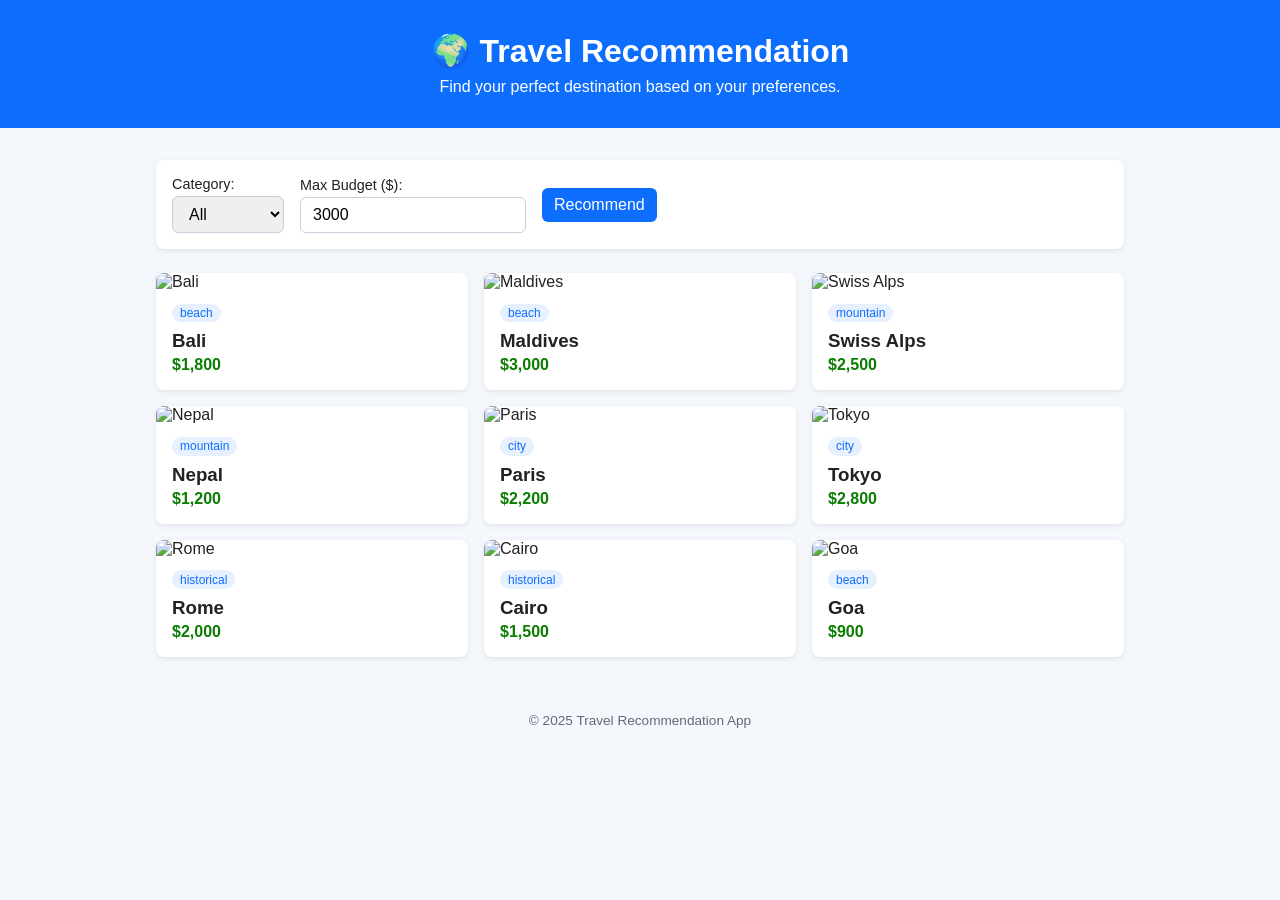
==== index.html @ fe85ff25 "Initial commit - travel-web-app" ====
<!DOCTYPE html>
<html lang="en">
<head>
  <meta charset="UTF-8" />
  <meta name="viewport" content="width=device-width, initial-scale=1.0"/>
  <title>Travel Recommendation App</title>
  <link rel="stylesheet" href="style.css" />
</head>
<body>
  <header>
    <h1>🌍 Travel Recommendation</h1>
    <p>Find your perfect destination based on your preferences.</p>
  </header>

  <main>
    <section class="controls">
      <label>
        Category:
        <select id="category">
          <option value="all">All</option>
          <option value="beach">Beach</option>
          <option value="mountain">Mountain</option>
          <option value="city">City</option>
          <option value="historical">Historical</option>
        </select>
      </label>

      <label>
        Max Budget ($):
        <input type="number" id="budget" value="3000" min="0" step="100" />
      </label>

      <button id="recommendBtn">Recommend</button>
    </section>

    <section id="results" class="results"></section>
  </main>

  <footer>
    <p>&copy; 2025 Travel Recommendation App</p>
  </footer>

  <script src="data.js"></script>
  <script src="script.js"></script>
</body>
</html>
---- style.css ----
* { box-sizing: border-box; margin: 0; padding: 0; }

body {
  font-family: Arial, Helvetica, sans-serif;
  background: #f4f7fb;
  color: #222;
  min-height: 100vh;
}

header {
  background: #0d6efd;
  color: #fff;
  padding: 2rem 1rem;
  text-align: center;
}

header h1 { font-size: 2rem; margin-bottom: .5rem; }

main { max-width: 1000px; margin: 2rem auto; padding: 0 1rem; }

.controls {
  background: #fff;
  padding: 1rem;
  border-radius: 8px;
  box-shadow: 0 2px 6px rgba(0,0,0,.08);
  display: flex;
  flex-wrap: wrap;
  gap: 1rem;
  align-items: center;
  margin-bottom: 1.5rem;
}

.controls label { display: flex; flex-direction: column; font-size: .9rem; gap: .25rem; }

select, input, button {
  padding: .5rem .75rem;
  border-radius: 6px;
  border: 1px solid #ccd;
  font-size: 1rem;
}

button {
  background: #0d6efd;
  color: #fff;
  border: none;
  cursor: pointer;
  transition: background .2s;
}

button:hover { background: #0a58ca; }

.results {
  display: grid;
  grid-template-columns: repeat(auto-fill, minmax(260px, 1fr));
  gap: 1rem;
}

.card {
  background: #fff;
  border-radius: 8px;
  overflow: hidden;
  box-shadow: 0 2px 6px rgba(0,0,0,.08);
  transition: transform .15s;
}

.card:hover { transform: translateY(-3px); }

.card img { width: 100%; height: 160px; object-fit: cover; }

.card-body { padding: .75rem 1rem 1rem; }

.card-body h3 { margin-bottom: .25rem; }

.tag {
  display: inline-block;
  background: #e7f0ff;
  color: #0d6efd;
  font-size: .75rem;
  padding: .15rem .5rem;
  border-radius: 999px;
  margin-bottom: .5rem;
}

.price { font-weight: bold; color: #0a7d00; }

footer {
  text-align: center;
  padding: 1.5rem;
  color: #667;
  font-size: .85rem;
}
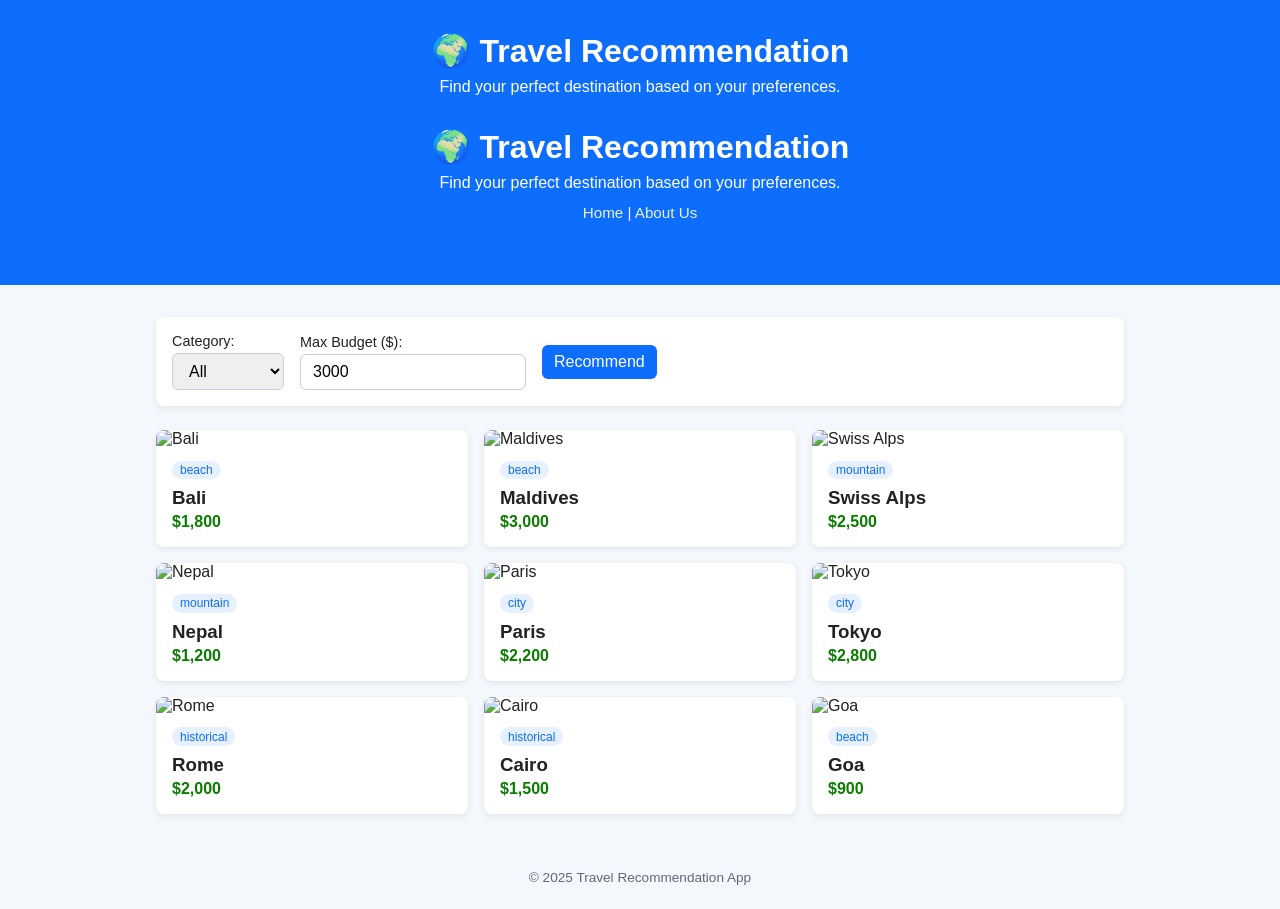
==== commit 9dbc0dd9: "Task 3: Add About Us page with company info and team guidance" ====
--- a/index.html
+++ b/index.html
@@ -10,6 +10,14 @@
   <header>
     <h1>🌍 Travel Recommendation</h1>
     <p>Find your perfect destination based on your preferences.</p>
+    <header>
+  <h1>🌍 Travel Recommendation</h1>
+  <p>Find your perfect destination based on your preferences.</p>
+  <nav class="main-nav">
+    <a href="index.html">Home</a> |
+    <a href="about.html">About Us</a>
+  </nav>
+</header>
   </header>
 
   <main>
--- a/style.css
+++ b/style.css
@@ -88,4 +88,35 @@
   padding: 1.5rem;
   color: #667;
   font-size: .85rem;
+}
+.main-nav {
+  margin-top: .75rem;
+  font-size: .95rem;
+}
+.main-nav a {
+  color: #fff;
+  text-decoration: none;
+  opacity: .9;
+}
+.main-nav a:hover { opacity: 1; text-decoration: underline; }
+
+.back-link { margin-bottom: 1rem; }
+.back-link a { color: #0d6efd; text-decoration: none; }
+.back-link a:hover { text-decoration: underline; }
+
+.about-block {
+  background: #fff;
+  padding: 1.25rem 1.5rem;
+  border-radius: 8px;
+  box-shadow: 0 2px 6px rgba(0,0,0,.08);
+  margin-bottom: 1.25rem;
+}
+.about-block h2 { margin-bottom: .75rem; color: #0d6efd; }
+.about-block p { margin-bottom: .75rem; line-height: 1.5; }
+.about-block ul, .about-block ol { padding-left: 1.25rem; line-height: 1.7; }
+.about-block code {
+  background: #eef1f6;
+  padding: .1rem .35rem;
+  border-radius: 4px;
+  font-size: .9em;
 }
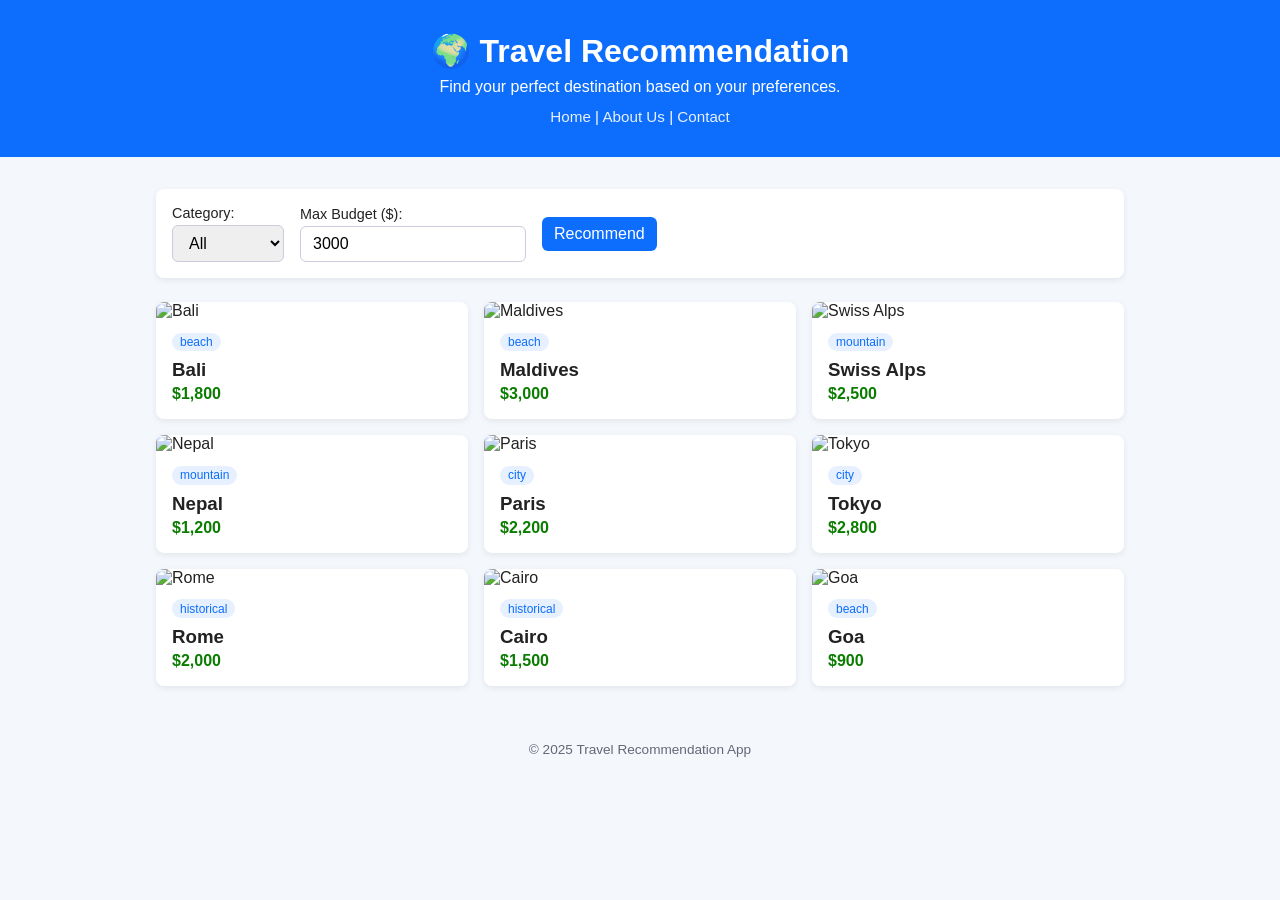
==== commit 3ebb369e: "Task 4: Add Contact Us page with contact info and email form" ====
--- a/index.html
+++ b/index.html
@@ -10,14 +10,11 @@
   <header>
     <h1>🌍 Travel Recommendation</h1>
     <p>Find your perfect destination based on your preferences.</p>
-    <header>
-  <h1>🌍 Travel Recommendation</h1>
-  <p>Find your perfect destination based on your preferences.</p>
-  <nav class="main-nav">
-    <a href="index.html">Home</a> |
-    <a href="about.html">About Us</a>
-  </nav>
-</header>
+    <nav class="main-nav">
+      <a href="index.html">Home</a> |
+      <a href="about.html">About Us</a> |
+      <a href="contact.html">Contact</a>
+    </nav>
   </header>
 
   <main>
--- a/style.css
+++ b/style.css
@@ -119,4 +119,55 @@
   padding: .1rem .35rem;
   border-radius: 4px;
   font-size: .9em;
+}
+/* Contact form */
+.contact-form {
+  display: flex;
+  flex-direction: column;
+  gap: 1rem;
+  max-width: 500px;
+}
+
+.contact-form label {
+  display: flex;
+  flex-direction: column;
+  font-size: .9rem;
+  font-weight: 600;
+  gap: .35rem;
+}
+
+.contact-form input,
+.contact-form textarea {
+  padding: .6rem .75rem;
+  border: 1px solid #ccd;
+  border-radius: 6px;
+  font-size: 1rem;
+  font-family: inherit;
+  resize: vertical;
+}
+
+.contact-form input:focus,
+.contact-form textarea:focus {
+  outline: 2px solid #0d6efd;
+  border-color: #0d6efd;
+}
+
+.contact-form button {
+  align-self: flex-start;
+  padding: .6rem 1.25rem;
+  background: #0d6efd;
+  color: #fff;
+  border: none;
+  border-radius: 6px;
+  font-size: 1rem;
+  cursor: pointer;
+}
+
+.contact-form button:hover { background: #0a58ca; }
+
+.form-status {
+  margin-top: 1rem;
+  font-size: .9rem;
+  color: #0a7d00;
+  font-weight: 600;
 }
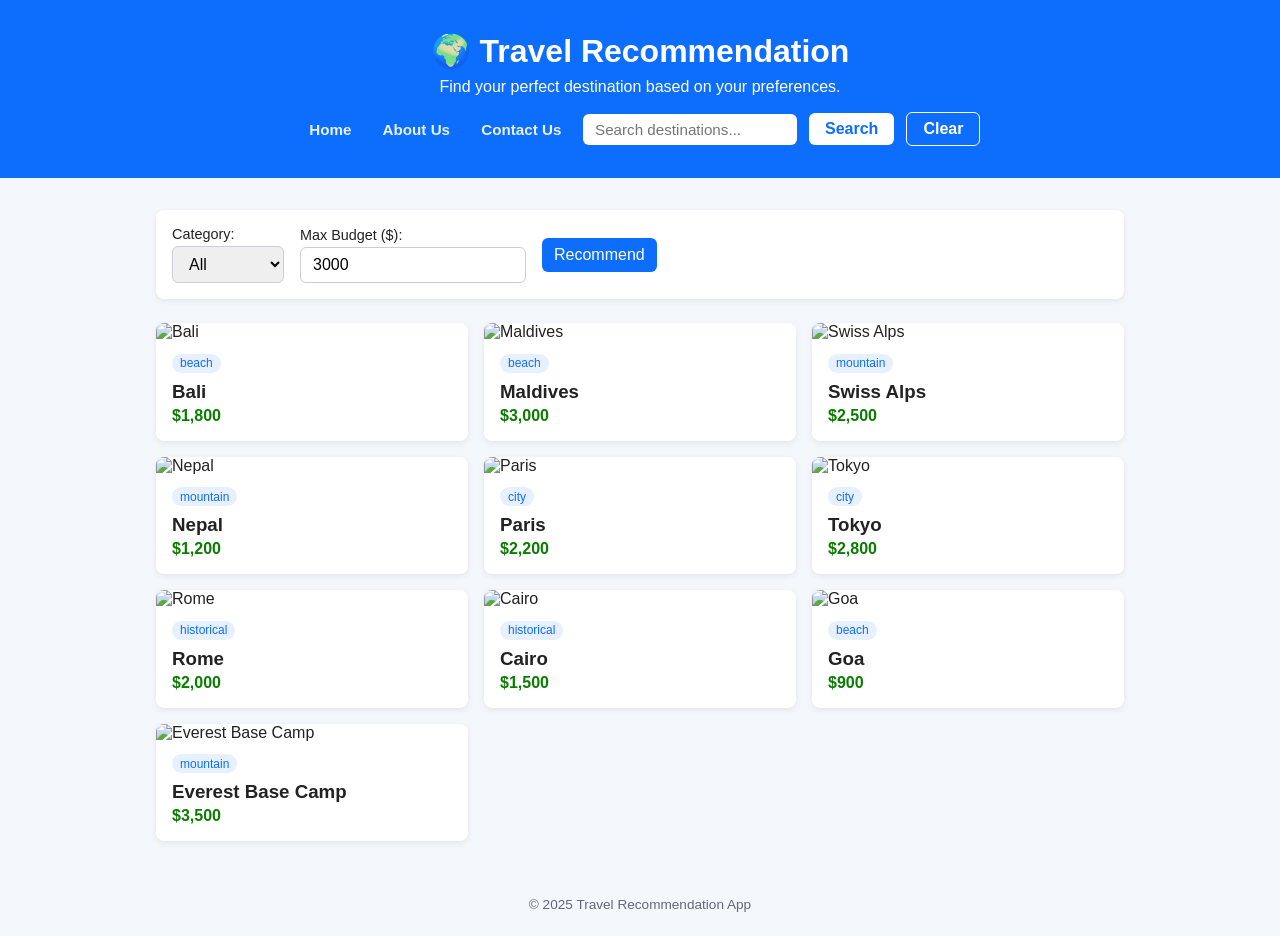
==== commit a855887d: "Task 5: Add nav bar with search bar, Search and Clear buttons" ====
--- a/index.html
+++ b/index.html
@@ -10,10 +10,23 @@
   <header>
     <h1>🌍 Travel Recommendation</h1>
     <p>Find your perfect destination based on your preferences.</p>
+
+    <!-- NAVIGATION BAR WITH 6 ELEMENTS -->
     <nav class="main-nav">
-      <a href="index.html">Home</a> |
-      <a href="about.html">About Us</a> |
-      <a href="contact.html">Contact</a>
+      <a href="index.html" class="nav-link">Home</a>
+      <a href="about.html" class="nav-link">About Us</a>
+      <a href="contact.html" class="nav-link">Contact Us</a>
+
+      <input
+        type="text"
+        id="searchInput"
+        class="nav-search"
+        placeholder="Search destinations..."
+        aria-label="Search destinations"
+      />
+
+      <button id="searchBtn" class="nav-btn">Search</button>
+      <button id="clearBtn"  class="nav-btn nav-btn-clear">Clear</button>
     </nav>
   </header>
 
--- a/style.css
+++ b/style.css
@@ -170,4 +170,62 @@
   font-size: .9rem;
   color: #0a7d00;
   font-weight: 600;
+}
+/* Navigation bar with 6 elements */
+.main-nav {
+  display: flex;
+  flex-wrap: wrap;
+  align-items: center;
+  gap: .75rem;
+  margin-top: 1rem;
+  justify-content: center;
+}
+
+.nav-link {
+  color: #fff;
+  text-decoration: none;
+  font-weight: 600;
+  padding: .4rem .6rem;
+  border-radius: 6px;
+  transition: background .2s;
+}
+
+.nav-link:hover {
+  background: rgba(255,255,255,.15);
+  text-decoration: none;
+}
+
+.nav-search {
+  padding: .45rem .75rem;
+  border: none;
+  border-radius: 6px;
+  font-size: .95rem;
+  min-width: 200px;
+  outline: none;
+}
+
+.nav-btn {
+  padding: .45rem 1rem;
+  background: #ffffff;
+  color: #0d6efd;
+  border: none;
+  border-radius: 6px;
+  font-weight: 600;
+  cursor: pointer;
+  transition: background .2s, color .2s;
+}
+
+.nav-btn:hover {
+  background: #e7f0ff;
+}
+
+.nav-btn-clear {
+  background: transparent;
+  color: #fff;
+  border: 1px solid #fff;
+}
+
+.nav-btn-clear:hover {
+  background: rgba(255,255,255,.15);
+  color: #fff;
 }
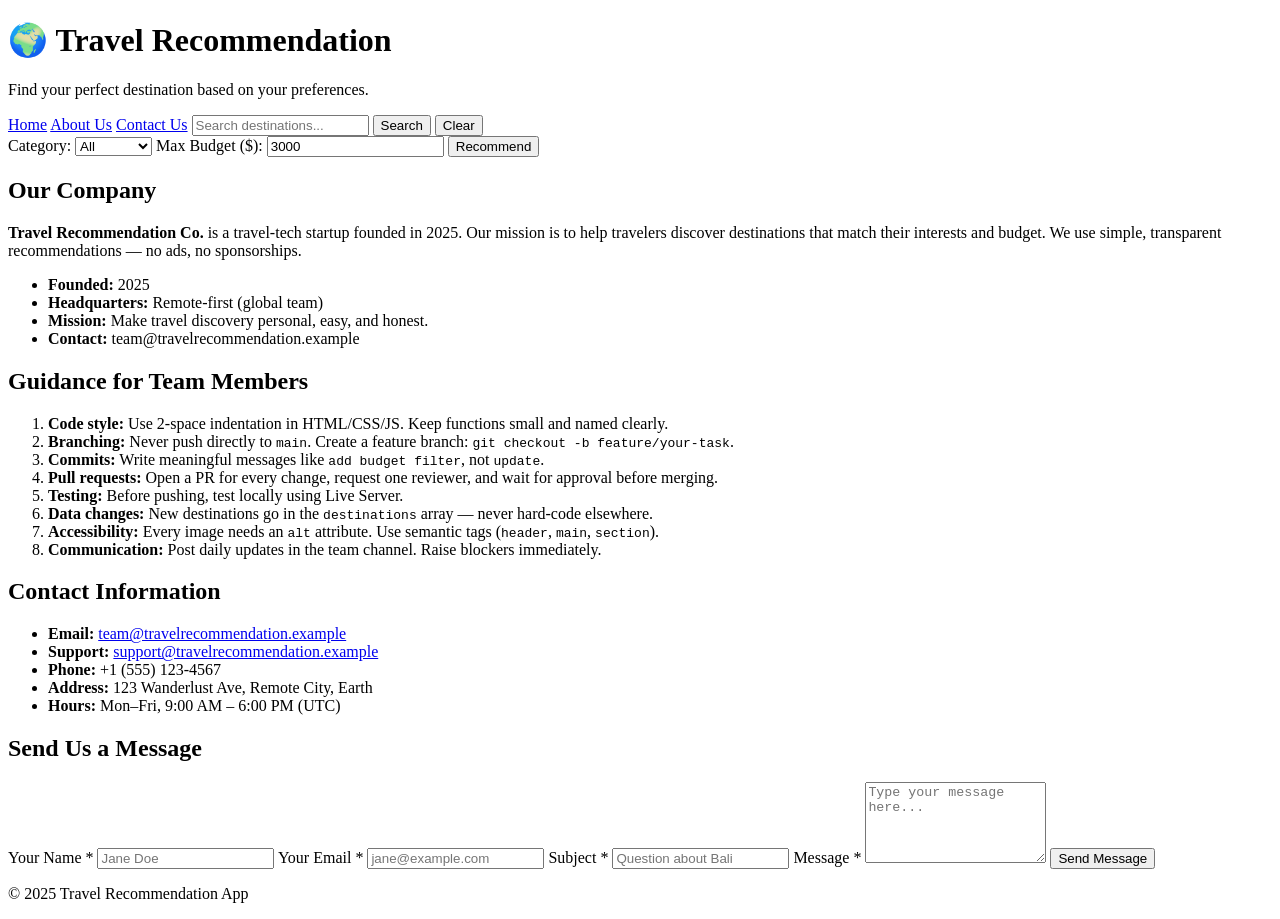
==== commit 79794a17: "Task 6: Ensure search filters by name" ====
--- a/index.html
+++ b/index.html
@@ -4,14 +4,14 @@
   <meta charset="UTF-8" />
   <meta name="viewport" content="width=device-width, initial-scale=1.0"/>
   <title>Travel Recommendation App</title>
-  <link rel="stylesheet" href="style.css" />
 </head>
 <body>
+
+  <!-- ================= HEADER / NAV BAR (6 ELEMENTS) ================= -->
   <header>
     <h1>🌍 Travel Recommendation</h1>
     <p>Find your perfect destination based on your preferences.</p>
 
-    <!-- NAVIGATION BAR WITH 6 ELEMENTS -->
     <nav class="main-nav">
       <a href="index.html" class="nav-link">Home</a>
       <a href="about.html" class="nav-link">About Us</a>
@@ -31,34 +31,112 @@
   </header>
 
   <main>
-    <section class="controls">
-      <label>
-        Category:
-        <select id="category">
-          <option value="all">All</option>
-          <option value="beach">Beach</option>
-          <option value="mountain">Mountain</option>
-          <option value="city">City</option>
-          <option value="historical">Historical</option>
-        </select>
-      </label>
 
-      <label>
-        Max Budget ($):
-        <input type="number" id="budget" value="3000" min="0" step="100" />
-      </label>
+    <!-- ================= HOME PAGE ================= -->
+    <section id="page-home" class="page">
+      <div class="controls">
+        <label>
+          Category:
+          <select id="category">
+            <option value="all">All</option>
+            <option value="beach">Beach</option>
+            <option value="mountain">Mountain</option>
+            <option value="city">City</option>
+            <option value="historical">Historical</option>
+          </select>
+        </label>
 
-      <button id="recommendBtn">Recommend</button>
+        <label>
+          Max Budget ($):
+          <input type="number" id="budget" value="3000" min="0" step="100" />
+        </label>
+
+        <button id="recommendBtn">Recommend</button>
+      </div>
+
+      <div id="results" class="results"></div>
     </section>
 
-    <section id="results" class="results"></section>
+    <!-- ================= ABOUT US PAGE ================= -->
+    <section id="page-about" class="page">
+      <div class="about-block">
+        <h2>Our Company</h2>
+        <p>
+          <strong>Travel Recommendation Co.</strong> is a travel-tech startup founded in 2025.
+          Our mission is to help travelers discover destinations that match their interests
+          and budget. We use simple, transparent recommendations — no ads, no sponsorships.
+        </p>
+        <ul>
+          <li><strong>Founded:</strong> 2025</li>
+          <li><strong>Headquarters:</strong> Remote-first (global team)</li>
+          <li><strong>Mission:</strong> Make travel discovery personal, easy, and honest.</li>
+          <li><strong>Contact:</strong> team@travelrecommendation.example</li>
+        </ul>
+      </div>
+
+      <div class="about-block">
+        <h2>Guidance for Team Members</h2>
+        <ol>
+          <li><strong>Code style:</strong> Use 2-space indentation in HTML/CSS/JS. Keep functions small and named clearly.</li>
+          <li><strong>Branching:</strong> Never push directly to <code>main</code>. Create a feature branch: <code>git checkout -b feature/your-task</code>.</li>
+          <li><strong>Commits:</strong> Write meaningful messages like <code>add budget filter</code>, not <code>update</code>.</li>
+          <li><strong>Pull requests:</strong> Open a PR for every change, request one reviewer, and wait for approval before merging.</li>
+          <li><strong>Testing:</strong> Before pushing, test locally using Live Server.</li>
+          <li><strong>Data changes:</strong> New destinations go in the <code>destinations</code> array — never hard-code elsewhere.</li>
+          <li><strong>Accessibility:</strong> Every image needs an <code>alt</code> attribute. Use semantic tags (<code>header</code>, <code>main</code>, <code>section</code>).</li>
+          <li><strong>Communication:</strong> Post daily updates in the team channel. Raise blockers immediately.</li>
+        </ol>
+      </div>
+    </section>
+
+    <!-- ================= CONTACT US PAGE ================= -->
+    <section id="page-contact" class="page">
+      <div class="about-block">
+        <h2>Contact Information</h2>
+        <ul>
+          <li><strong>Email:</strong> <a href="mailto:team@travelrecommendation.example">team@travelrecommendation.example</a></li>
+          <li><strong>Support:</strong> <a href="mailto:support@travelrecommendation.example">support@travelrecommendation.example</a></li>
+          <li><strong>Phone:</strong> +1 (555) 123-4567</li>
+          <li><strong>Address:</strong> 123 Wanderlust Ave, Remote City, Earth</li>
+          <li><strong>Hours:</strong> Mon–Fri, 9:00 AM – 6:00 PM (UTC)</li>
+        </ul>
+      </div>
+
+      <div class="about-block">
+        <h2>Send Us a Message</h2>
+        <form id="contactForm" class="contact-form">
+          <label>
+            Your Name *
+            <input type="text" id="name" name="name" required placeholder="Jane Doe" />
+          </label>
+
+          <label>
+            Your Email *
+            <input type="email" id="email" name="email" required placeholder="jane@example.com" />
+          </label>
+
+          <label>
+            Subject *
+            <input type="text" id="subject" name="subject" required placeholder="Question about Bali" />
+          </label>
+
+          <label>
+            Message *
+            <textarea id="message" name="message" rows="5" required placeholder="Type your message here..."></textarea>
+          </label>
+
+          <button type="submit">Send Message</button>
+        </form>
+
+        <p id="formStatus" class="form-status" aria-live="polite"></p>
+      </div>
+    </section>
+
   </main>
 
   <footer>
     <p>&copy; 2025 Travel Recommendation App</p>
   </footer>
 
-  <script src="data.js"></script>
-  <script src="script.js"></script>
 </body>
 </html>
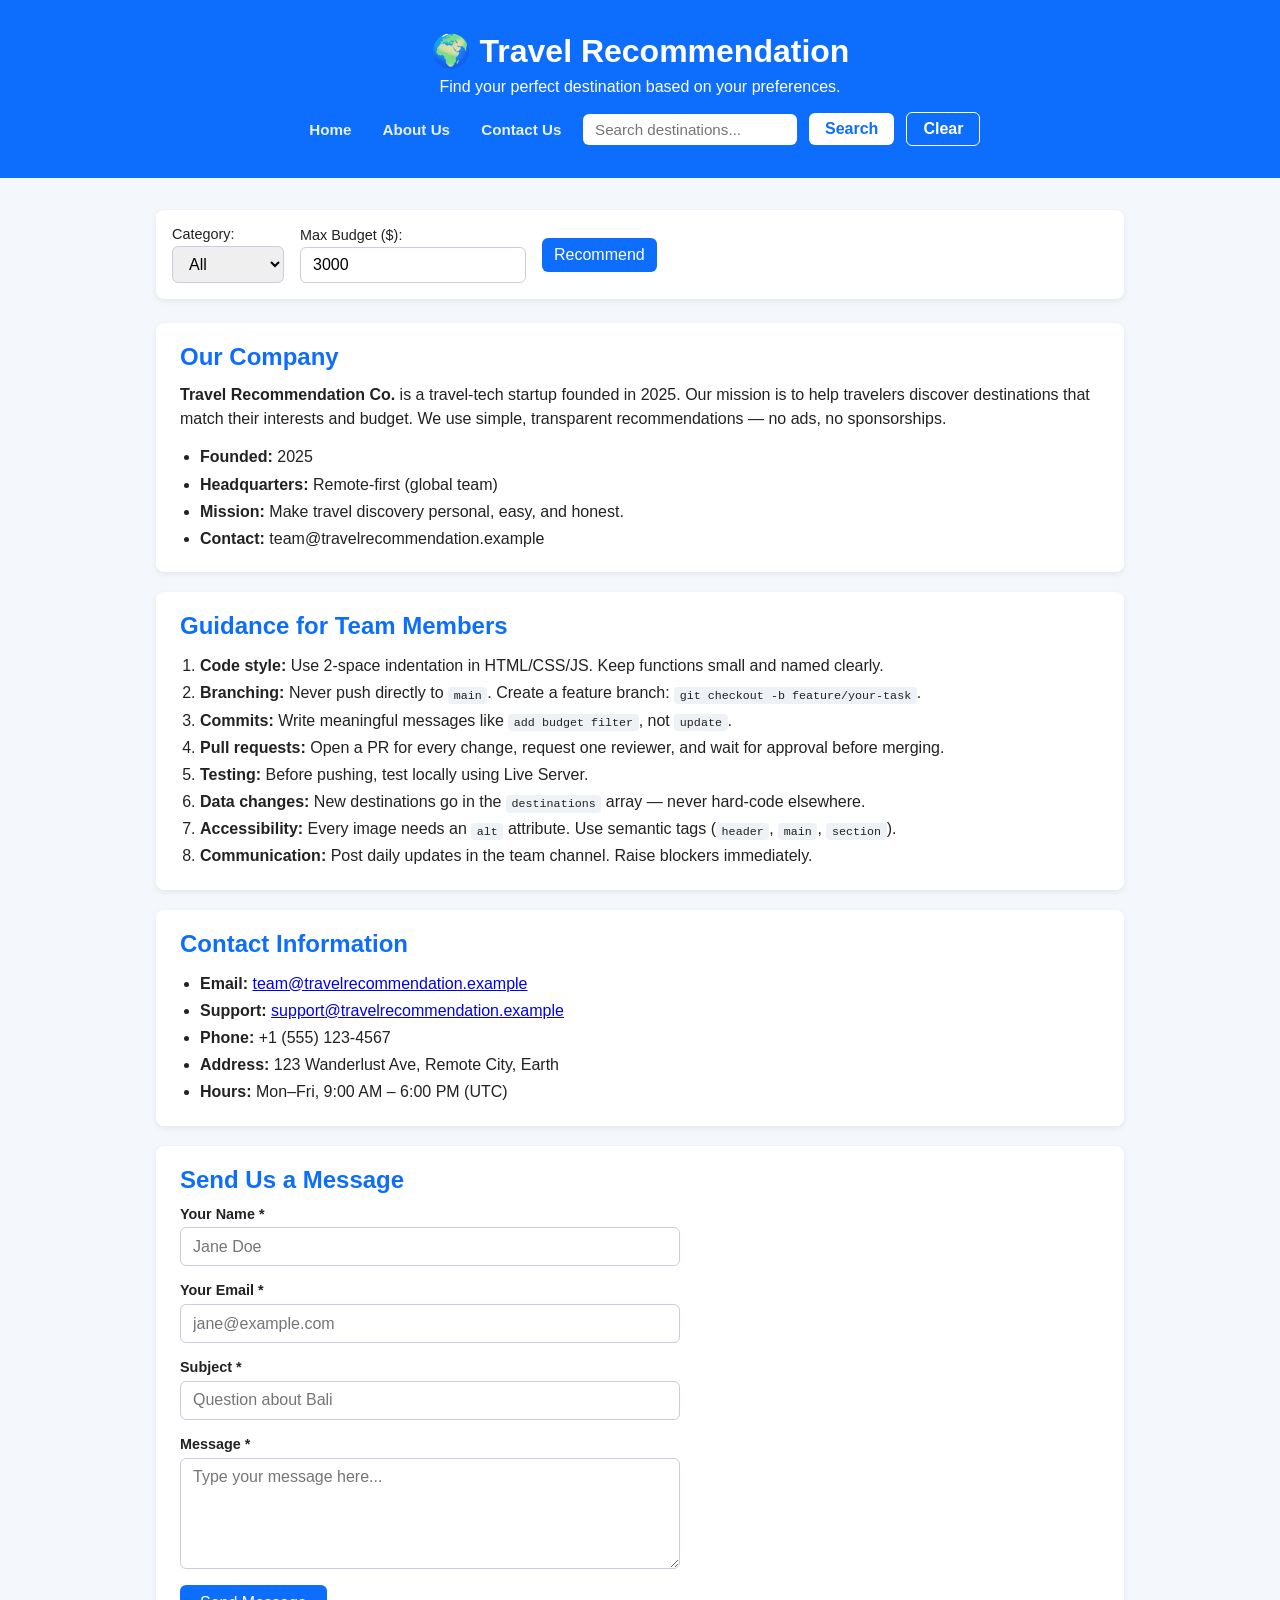
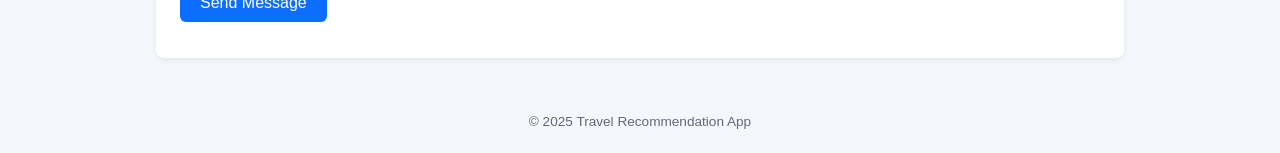
==== commit 2948574b: "Task 6: Ensure search filters by name" ====
--- a/index.html
+++ b/index.html
@@ -4,6 +4,7 @@
   <meta charset="UTF-8" />
   <meta name="viewport" content="width=device-width, initial-scale=1.0"/>
   <title>Travel Recommendation App</title>
+  <link rel="stylesheet" href="style.css" />
 </head>
 <body>
 
@@ -137,6 +138,6 @@
   <footer>
     <p>&copy; 2025 Travel Recommendation App</p>
   </footer>
-
+<script src="script.js"></script>
 </body>
 </html>
--- a/style.css
+++ b/style.css
@@ -0,0 +1,231 @@
+* { box-sizing: border-box; margin: 0; padding: 0; }
+
+body {
+  font-family: Arial, Helvetica, sans-serif;
+  background: #f4f7fb;
+  color: #222;
+  min-height: 100vh;
+}
+
+header {
+  background: #0d6efd;
+  color: #fff;
+  padding: 2rem 1rem;
+  text-align: center;
+}
+
+header h1 { font-size: 2rem; margin-bottom: .5rem; }
+
+main { max-width: 1000px; margin: 2rem auto; padding: 0 1rem; }
+
+.controls {
+  background: #fff;
+  padding: 1rem;
+  border-radius: 8px;
+  box-shadow: 0 2px 6px rgba(0,0,0,.08);
+  display: flex;
+  flex-wrap: wrap;
+  gap: 1rem;
+  align-items: center;
+  margin-bottom: 1.5rem;
+}
+
+.controls label { display: flex; flex-direction: column; font-size: .9rem; gap: .25rem; }
+
+select, input, button {
+  padding: .5rem .75rem;
+  border-radius: 6px;
+  border: 1px solid #ccd;
+  font-size: 1rem;
+}
+
+button {
+  background: #0d6efd;
+  color: #fff;
+  border: none;
+  cursor: pointer;
+  transition: background .2s;
+}
+
+button:hover { background: #0a58ca; }
+
+.results {
+  display: grid;
+  grid-template-columns: repeat(auto-fill, minmax(260px, 1fr));
+  gap: 1rem;
+}
+
+.card {
+  background: #fff;
+  border-radius: 8px;
+  overflow: hidden;
+  box-shadow: 0 2px 6px rgba(0,0,0,.08);
+  transition: transform .15s;
+}
+
+.card:hover { transform: translateY(-3px); }
+
+.card img { width: 100%; height: 160px; object-fit: cover; }
+
+.card-body { padding: .75rem 1rem 1rem; }
+
+.card-body h3 { margin-bottom: .25rem; }
+
+.tag {
+  display: inline-block;
+  background: #e7f0ff;
+  color: #0d6efd;
+  font-size: .75rem;
+  padding: .15rem .5rem;
+  border-radius: 999px;
+  margin-bottom: .5rem;
+}
+
+.price { font-weight: bold; color: #0a7d00; }
+
+footer {
+  text-align: center;
+  padding: 1.5rem;
+  color: #667;
+  font-size: .85rem;
+}
+.main-nav {
+  margin-top: .75rem;
+  font-size: .95rem;
+}
+.main-nav a {
+  color: #fff;
+  text-decoration: none;
+  opacity: .9;
+}
+.main-nav a:hover { opacity: 1; text-decoration: underline; }
+
+.back-link { margin-bottom: 1rem; }
+.back-link a { color: #0d6efd; text-decoration: none; }
+.back-link a:hover { text-decoration: underline; }
+
+.about-block {
+  background: #fff;
+  padding: 1.25rem 1.5rem;
+  border-radius: 8px;
+  box-shadow: 0 2px 6px rgba(0,0,0,.08);
+  margin-bottom: 1.25rem;
+}
+.about-block h2 { margin-bottom: .75rem; color: #0d6efd; }
+.about-block p { margin-bottom: .75rem; line-height: 1.5; }
+.about-block ul, .about-block ol { padding-left: 1.25rem; line-height: 1.7; }
+.about-block code {
+  background: #eef1f6;
+  padding: .1rem .35rem;
+  border-radius: 4px;
+  font-size: .9em;
+}
+/* Contact form */
+.contact-form {
+  display: flex;
+  flex-direction: column;
+  gap: 1rem;
+  max-width: 500px;
+}
+
+.contact-form label {
+  display: flex;
+  flex-direction: column;
+  font-size: .9rem;
+  font-weight: 600;
+  gap: .35rem;
+}
+
+.contact-form input,
+.contact-form textarea {
+  padding: .6rem .75rem;
+  border: 1px solid #ccd;
+  border-radius: 6px;
+  font-size: 1rem;
+  font-family: inherit;
+  resize: vertical;
+}
+
+.contact-form input:focus,
+.contact-form textarea:focus {
+  outline: 2px solid #0d6efd;
+  border-color: #0d6efd;
+}
+
+.contact-form button {
+  align-self: flex-start;
+  padding: .6rem 1.25rem;
+  background: #0d6efd;
+  color: #fff;
+  border: none;
+  border-radius: 6px;
+  font-size: 1rem;
+  cursor: pointer;
+}
+
+.contact-form button:hover { background: #0a58ca; }
+
+.form-status {
+  margin-top: 1rem;
+  font-size: .9rem;
+  color: #0a7d00;
+  font-weight: 600;
+}
+/* Navigation bar with 6 elements */
+.main-nav {
+  display: flex;
+  flex-wrap: wrap;
+  align-items: center;
+  gap: .75rem;
+  margin-top: 1rem;
+  justify-content: center;
+}
+
+.nav-link {
+  color: #fff;
+  text-decoration: none;
+  font-weight: 600;
+  padding: .4rem .6rem;
+  border-radius: 6px;
+  transition: background .2s;
+}
+
+.nav-link:hover {
+  background: rgba(255,255,255,.15);
+  text-decoration: none;
+}
+
+.nav-search {
+  padding: .45rem .75rem;
+  border: none;
+  border-radius: 6px;
+  font-size: .95rem;
+  min-width: 200px;
+  outline: none;
+}
+
+.nav-btn {
+  padding: .45rem 1rem;
+  background: #ffffff;
+  color: #0d6efd;
+  border: none;
+  border-radius: 6px;
+  font-weight: 600;
+  cursor: pointer;
+  transition: background .2s, color .2s;
+}
+
+.nav-btn:hover {
+  background: #e7f0ff;
+}
+
+.nav-btn-clear {
+  background: transparent;
+  color: #fff;
+  border: 1px solid #fff;
+}
+
+.nav-btn-clear:hover {
+  background: rgba(255,255,255,.15);
+  color: #fff;
+}
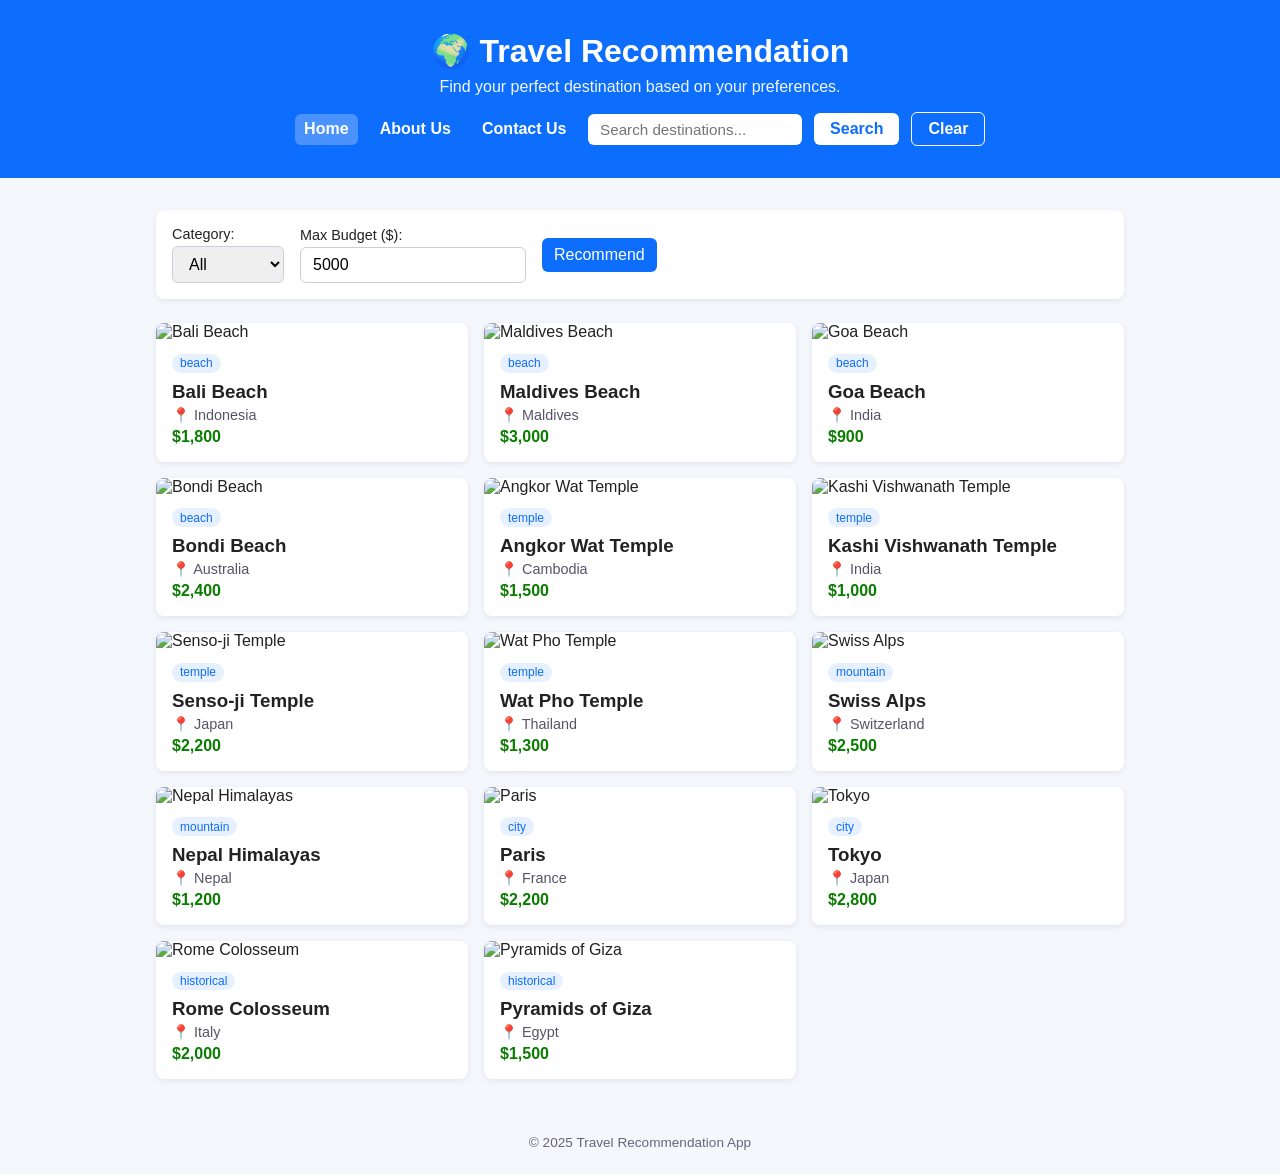
==== commit 4bbcb9e5: "Tasks 6-8: Add temples + countries data and smart search for beach/temple/country" ====
--- a/index.html
+++ b/index.html
@@ -14,7 +14,7 @@
     <p>Find your perfect destination based on your preferences.</p>
 
     <nav class="main-nav">
-      <a href="index.html" class="nav-link">Home</a>
+      <a href="index.html" class="nav-link active">Home</a>
       <a href="about.html" class="nav-link">About Us</a>
       <a href="contact.html" class="nav-link">Contact Us</a>
 
@@ -34,13 +34,14 @@
   <main>
 
     <!-- ================= HOME PAGE ================= -->
-    <section id="page-home" class="page">
+    <section id="page-home" class="page active">
       <div class="controls">
         <label>
           Category:
           <select id="category">
             <option value="all">All</option>
             <option value="beach">Beach</option>
+            <option value="temple">Temple</option>
             <option value="mountain">Mountain</option>
             <option value="city">City</option>
             <option value="historical">Historical</option>
@@ -49,7 +50,7 @@
 
         <label>
           Max Budget ($):
-          <input type="number" id="budget" value="3000" min="0" step="100" />
+          <input type="number" id="budget" value="5000" min="0" step="100" />
         </label>
 
         <button id="recommendBtn">Recommend</button>
@@ -58,86 +59,13 @@
       <div id="results" class="results"></div>
     </section>
 
-    <!-- ================= ABOUT US PAGE ================= -->
-    <section id="page-about" class="page">
-      <div class="about-block">
-        <h2>Our Company</h2>
-        <p>
-          <strong>Travel Recommendation Co.</strong> is a travel-tech startup founded in 2025.
-          Our mission is to help travelers discover destinations that match their interests
-          and budget. We use simple, transparent recommendations — no ads, no sponsorships.
-        </p>
-        <ul>
-          <li><strong>Founded:</strong> 2025</li>
-          <li><strong>Headquarters:</strong> Remote-first (global team)</li>
-          <li><strong>Mission:</strong> Make travel discovery personal, easy, and honest.</li>
-          <li><strong>Contact:</strong> team@travelrecommendation.example</li>
-        </ul>
-      </div>
-
-      <div class="about-block">
-        <h2>Guidance for Team Members</h2>
-        <ol>
-          <li><strong>Code style:</strong> Use 2-space indentation in HTML/CSS/JS. Keep functions small and named clearly.</li>
-          <li><strong>Branching:</strong> Never push directly to <code>main</code>. Create a feature branch: <code>git checkout -b feature/your-task</code>.</li>
-          <li><strong>Commits:</strong> Write meaningful messages like <code>add budget filter</code>, not <code>update</code>.</li>
-          <li><strong>Pull requests:</strong> Open a PR for every change, request one reviewer, and wait for approval before merging.</li>
-          <li><strong>Testing:</strong> Before pushing, test locally using Live Server.</li>
-          <li><strong>Data changes:</strong> New destinations go in the <code>destinations</code> array — never hard-code elsewhere.</li>
-          <li><strong>Accessibility:</strong> Every image needs an <code>alt</code> attribute. Use semantic tags (<code>header</code>, <code>main</code>, <code>section</code>).</li>
-          <li><strong>Communication:</strong> Post daily updates in the team channel. Raise blockers immediately.</li>
-        </ol>
-      </div>
-    </section>
-
-    <!-- ================= CONTACT US PAGE ================= -->
-    <section id="page-contact" class="page">
-      <div class="about-block">
-        <h2>Contact Information</h2>
-        <ul>
-          <li><strong>Email:</strong> <a href="mailto:team@travelrecommendation.example">team@travelrecommendation.example</a></li>
-          <li><strong>Support:</strong> <a href="mailto:support@travelrecommendation.example">support@travelrecommendation.example</a></li>
-          <li><strong>Phone:</strong> +1 (555) 123-4567</li>
-          <li><strong>Address:</strong> 123 Wanderlust Ave, Remote City, Earth</li>
-          <li><strong>Hours:</strong> Mon–Fri, 9:00 AM – 6:00 PM (UTC)</li>
-        </ul>
-      </div>
-
-      <div class="about-block">
-        <h2>Send Us a Message</h2>
-        <form id="contactForm" class="contact-form">
-          <label>
-            Your Name *
-            <input type="text" id="name" name="name" required placeholder="Jane Doe" />
-          </label>
-
-          <label>
-            Your Email *
-            <input type="email" id="email" name="email" required placeholder="jane@example.com" />
-          </label>
-
-          <label>
-            Subject *
-            <input type="text" id="subject" name="subject" required placeholder="Question about Bali" />
-          </label>
-
-          <label>
-            Message *
-            <textarea id="message" name="message" rows="5" required placeholder="Type your message here..."></textarea>
-          </label>
-
-          <button type="submit">Send Message</button>
-        </form>
-
-        <p id="formStatus" class="form-status" aria-live="polite"></p>
-      </div>
-    </section>
-
   </main>
 
   <footer>
     <p>&copy; 2025 Travel Recommendation App</p>
   </footer>
-<script src="script.js"></script>
+
+  <script src="data.js"></script>
+  <script src="script.js"></script>
 </body>
 </html>
--- a/style.css
+++ b/style.css
@@ -1,3 +1,4 @@
+/* ============ GLOBAL ============ */
 * { box-sizing: border-box; margin: 0; padding: 0; }
 
 body {
@@ -7,6 +8,7 @@
   min-height: 100vh;
 }
 
+/* ============ HEADER / NAV ============ */
 header {
   background: #0d6efd;
   color: #fff;
@@ -15,9 +17,66 @@
 }
 
 header h1 { font-size: 2rem; margin-bottom: .5rem; }
-
-main { max-width: 1000px; margin: 2rem auto; padding: 0 1rem; }
-
+header > p { opacity: .95; margin-bottom: 1rem; }
+
+.main-nav {
+  display: flex;
+  flex-wrap: wrap;
+  align-items: center;
+  gap: .75rem;
+  justify-content: center;
+}
+
+.nav-link {
+  color: #fff;
+  text-decoration: none;
+  font-weight: 600;
+  padding: .4rem .6rem;
+  border-radius: 6px;
+  transition: background .2s;
+}
+.nav-link:hover { background: rgba(255,255,255,.15); }
+.nav-link.active { background: rgba(255,255,255,.25); }
+
+.nav-search {
+  padding: .45rem .75rem;
+  border: none;
+  border-radius: 6px;
+  font-size: .95rem;
+  min-width: 200px;
+  outline: none;
+}
+
+.nav-btn {
+  padding: .45rem 1rem;
+  background: #ffffff;
+  color: #0d6efd;
+  border: none;
+  border-radius: 6px;
+  font-weight: 600;
+  cursor: pointer;
+  transition: background .2s, color .2s;
+}
+.nav-btn:hover { background: #e7f0ff; }
+
+.nav-btn-clear {
+  background: transparent;
+  color: #fff;
+  border: 1px solid #fff;
+}
+.nav-btn-clear:hover {
+  background: rgba(255,255,255,.15);
+  color: #fff;
+}
+
+/* ============ MAIN ============ */
+main {
+  max-width: 1000px;
+  margin: 2rem auto;
+  padding: 0 1rem;
+}
+
+/* ============ CONTROLS ============ */
 .controls {
   background: #fff;
   padding: 1rem;
@@ -30,25 +89,31 @@
   margin-bottom: 1.5rem;
 }
 
-.controls label { display: flex; flex-direction: column; font-size: .9rem; gap: .25rem; }
+.controls label {
+  display: flex;
+  flex-direction: column;
+  font-size: .9rem;
+  gap: .25rem;
+}
 
 select, input, button {
   padding: .5rem .75rem;
   border-radius: 6px;
   border: 1px solid #ccd;
   font-size: 1rem;
-}
-
-button {
+  font-family: inherit;
+}
+
+.controls button {
   background: #0d6efd;
   color: #fff;
   border: none;
   cursor: pointer;
   transition: background .2s;
 }
-
-button:hover { background: #0a58ca; }
-
+.controls button:hover { background: #0a58ca; }
+
+/* ============ RESULTS GRID ============ */
 .results {
   display: grid;
   grid-template-columns: repeat(auto-fill, minmax(260px, 1fr));
@@ -62,13 +127,15 @@
   box-shadow: 0 2px 6px rgba(0,0,0,.08);
   transition: transform .15s;
 }
-
 .card:hover { transform: translateY(-3px); }
 
-.card img { width: 100%; height: 160px; object-fit: cover; }
+.card img {
+  width: 100%;
+  height: 160px;
+  object-fit: cover;
+}
 
 .card-body { padding: .75rem 1rem 1rem; }
-
 .card-body h3 { margin-bottom: .25rem; }
 
 .tag {
@@ -81,29 +148,10 @@
   margin-bottom: .5rem;
 }
 
-.price { font-weight: bold; color: #0a7d00; }
-
-footer {
-  text-align: center;
-  padding: 1.5rem;
-  color: #667;
-  font-size: .85rem;
-}
-.main-nav {
-  margin-top: .75rem;
-  font-size: .95rem;
-}
-.main-nav a {
-  color: #fff;
-  text-decoration: none;
-  opacity: .9;
-}
-.main-nav a:hover { opacity: 1; text-decoration: underline; }
-
-.back-link { margin-bottom: 1rem; }
-.back-link a { color: #0d6efd; text-decoration: none; }
-.back-link a:hover { text-decoration: underline; }
-
+.country { font-size: .9rem; color: #556; margin-bottom: .25rem; }
+.price   { font-weight: bold; color: #0a7d00; }
+
+/* ============ ABOUT / CONTACT BLOCKS ============ */
 .about-block {
   background: #fff;
   padding: 1.25rem 1.5rem;
@@ -111,16 +159,30 @@
   box-shadow: 0 2px 6px rgba(0,0,0,.08);
   margin-bottom: 1.25rem;
 }
-.about-block h2 { margin-bottom: .75rem; color: #0d6efd; }
+
+.about-block h2 {
+  margin-bottom: .75rem;
+  color: #0d6efd;
+}
+
 .about-block p { margin-bottom: .75rem; line-height: 1.5; }
-.about-block ul, .about-block ol { padding-left: 1.25rem; line-height: 1.7; }
+
+.about-block ul,
+.about-block ol {
+  padding-left: 1.25rem;
+  line-height: 1.7;
+}
+
 .about-block code {
   background: #eef1f6;
   padding: .1rem .35rem;
   border-radius: 4px;
   font-size: .9em;
 }
-/* Contact form */
+
+.about-block a { color: #0d6efd; }
+
+/* ============ CONTACT FORM ============ */
 .contact-form {
   display: flex;
   flex-direction: column;
@@ -162,7 +224,6 @@
   font-size: 1rem;
   cursor: pointer;
 }
-
 .contact-form button:hover { background: #0a58ca; }
 
 .form-status {
@@ -171,61 +232,11 @@
   color: #0a7d00;
   font-weight: 600;
 }
-/* Navigation bar with 6 elements */
-.main-nav {
-  display: flex;
-  flex-wrap: wrap;
-  align-items: center;
-  gap: .75rem;
-  margin-top: 1rem;
-  justify-content: center;
-}
-
-.nav-link {
-  color: #fff;
-  text-decoration: none;
-  font-weight: 600;
-  padding: .4rem .6rem;
-  border-radius: 6px;
-  transition: background .2s;
-}
-
-.nav-link:hover {
-  background: rgba(255,255,255,.15);
-  text-decoration: none;
-}
-
-.nav-search {
-  padding: .45rem .75rem;
-  border: none;
-  border-radius: 6px;
-  font-size: .95rem;
-  min-width: 200px;
-  outline: none;
-}
-
-.nav-btn {
-  padding: .45rem 1rem;
-  background: #ffffff;
-  color: #0d6efd;
-  border: none;
-  border-radius: 6px;
-  font-weight: 600;
-  cursor: pointer;
-  transition: background .2s, color .2s;
-}
-
-.nav-btn:hover {
-  background: #e7f0ff;
-}
-
-.nav-btn-clear {
-  background: transparent;
-  color: #fff;
-  border: 1px solid #fff;
-}
-
-.nav-btn-clear:hover {
-  background: rgba(255,255,255,.15);
-  color: #fff;
+
+/* ============ FOOTER ============ */
+footer {
+  text-align: center;
+  padding: 1.5rem;
+  color: #667;
+  font-size: .85rem;
 }
